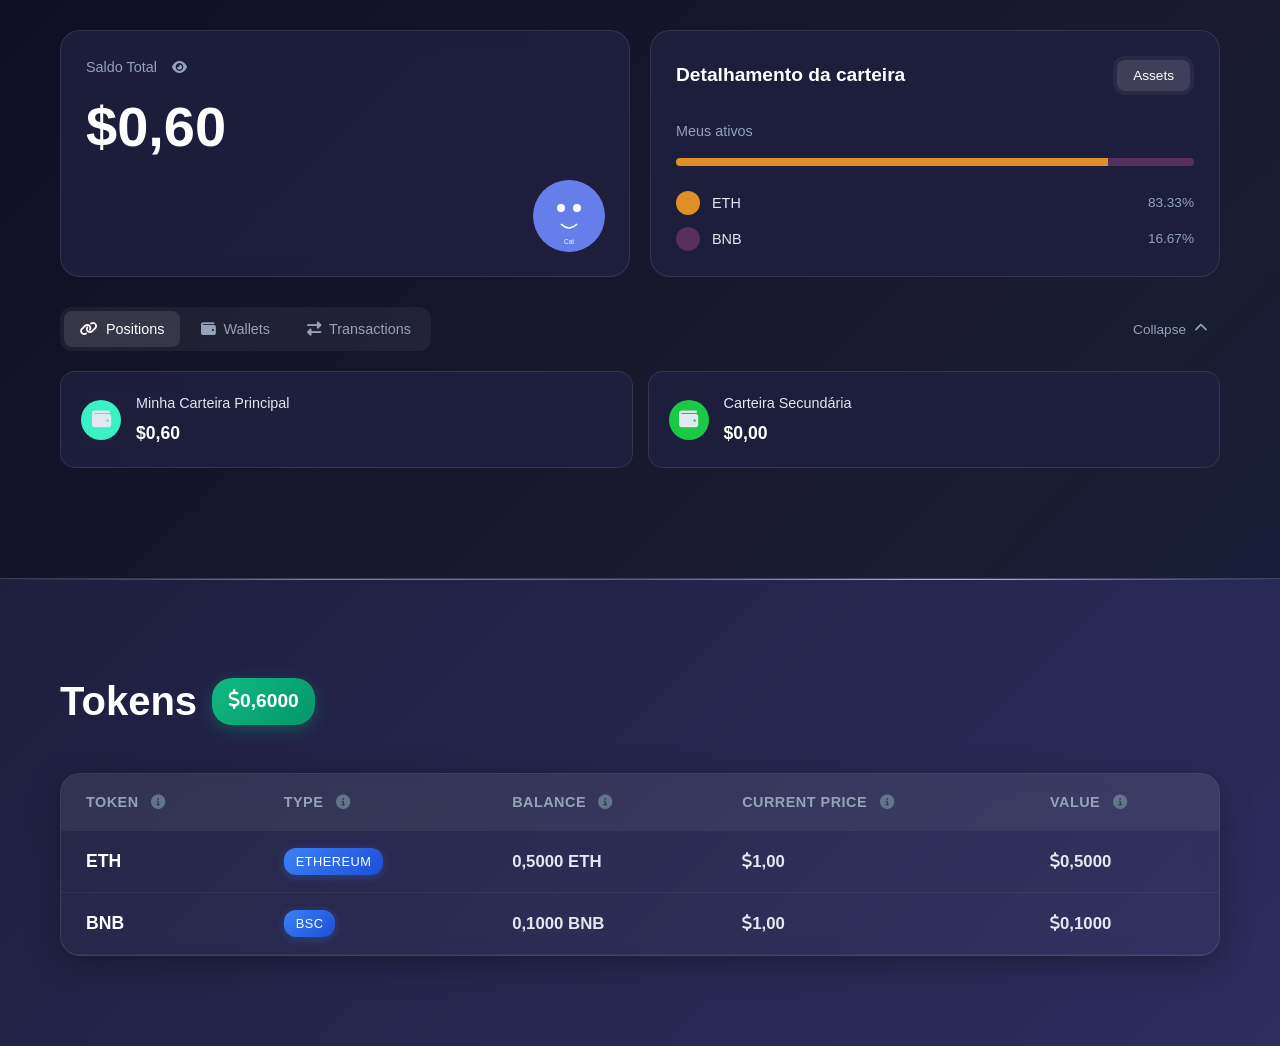
==== index.html @ 769600d8 "Move arquivos estáticos para raiz do projeto" ====
<html lang="pt-BR">
<head>
    <meta charset="UTF-8">
    <meta name="viewport" content="width=device-width, initial-scale=1.0">
    <title>Wallets</title>
    <link rel="stylesheet" href="styles.css">
    <link rel="stylesheet" href="https://cdnjs.cloudflare.com/ajax/libs/font-awesome/6.5.2/css/all.min.css" integrity="sha512-SnH5WK+bZxgPHs44uWIX+LLJAJ9/2PkPKZ5QiAj6Ta86w+fsb2TkcmfRyVX3pBnMFcV7oQPJkl9QevSCWr3W6A==" crossorigin="anonymous" referrerpolicy="no-referrer" />
</head>
<body>
    <div class="container">
        <div class="main-dashboard">
            <div class="net-worth-card">
                <div class="net-worth-header">
                    <div class="net-worth-title">
                        <span class="net-worth-label">Saldo Total</span>
                        <button class="visibility-toggle">
                            <i class="fas fa-eye"></i>
                        </button>
                    </div>
                </div>
                <div class="net-worth-amount">$188,39</div>

                <div class="astronaut-cat">
                    <img src="[data-uri]" alt="Astronaut Cat" />
                </div>
            </div>
            
            <div class="wallet-breakdown-card">
                <div class="breakdown-header">
                    <h3>Detalhamento da carteira</h3>
                    <div class="breakdown-tabs">
                        <button class="breakdown-tab active">Assets</button>
                    </div>
                </div>
                
                <div class="your-assets">
                    <span class="assets-label">Meus ativos</span>
                    <div class="assets-progress-bar">
                        <div class="progress-segment inf" style="width: 39.01%"></div>
                        <div class="progress-segment jito" style="width: 29.28%"></div>
                        <div class="progress-segment bonk" style="width: 15.39%"></div>
                        <div class="progress-segment wsol" style="width: 9.20%"></div>
                        <div class="progress-segment ssol" style="width: 4.57%"></div>
                        <div class="progress-segment others" style="width: 2.55%"></div>
                    </div>
                </div>
                
                <div class="assets-list">
                    <div class="asset-item">
                        <div class="asset-icon inf-icon"></div>
                        <div class="asset-info">
                            <span class="asset-name">INF</span>
                            <span class="asset-percentage">39.01%</span>
                        </div>
                    </div>
                    <div class="asset-item">
                        <div class="asset-icon jito-icon"></div>
                        <div class="asset-info">
                            <span class="asset-name">JitoSOL</span>
                            <span class="asset-percentage">29.28%</span>
                        </div>
                    </div>
                    <div class="asset-item">
                        <div class="asset-icon bonk-icon"></div>
                        <div class="asset-info">
                            <span class="asset-name">bonkSOL</span>
                            <span class="asset-percentage">15.39%</span>
                        </div>
                    </div>
                    <div class="asset-item">
                        <div class="asset-icon wsol-icon"></div>
                        <div class="asset-info">
                            <span class="asset-name">wSOL</span>
                            <span class="asset-percentage">9.20%</span>
                        </div>
                    </div>
                    <div class="asset-item">
                        <div class="asset-icon ssol-icon"></div>
                        <div class="asset-info">
                            <span class="asset-name">sSOL</span>
                            <span class="asset-percentage">4.57%</span>
                        </div>
                    </div>
                    <div class="asset-item">
                        <div class="asset-icon others-icon"></div>
                        <div class="asset-info">
                            <span class="asset-name">Others (5)</span>
                            <span class="asset-percentage">13.06%</span>
                        </div>
                    </div>
                </div>
            </div>
        </div>
        
        <div class="positions-section">
            <div class="positions-header">
                <div class="positions-tabs">
                    <button class="position-tab active" data-position-tab="positions">
                        <i class="fas fa-link"></i>
                        Positions
                    </button>
                    <button class="position-tab" data-position-tab="wallets">
                        <i class="fas fa-wallet"></i>
                        Wallets
                    </button>
                    <button class="position-tab" data-position-tab="transactions">
                        <i class="fas fa-exchange-alt"></i>
                        Transactions
                    </button>
                </div>
                <button class="collapse-btn">
                    Collapse <i class="fas fa-chevron-up"></i>
                </button>
            </div>
            
            <div class="position-content active" id="positions-content">
                <div class="positions-grid">
                    <div class="position-card personal">
                        <div class="position-icon">
                            <i class="fas fa-user"></i>
                        </div>
                    </div>
                </div>
            </div>
            
            <div class="position-content" id="wallets-content">
                <div class="section-header">
                    <h2>Gerenciar Carteiras</h2>
                    <button id="showAddWalletModalBtn" class="btn btn-primary">
                        <i class="fas fa-plus"></i> Adicionar Carteira
                    </button>
                </div>
                
                <div class="wallets-grid" id="walletsGrid"></div>
            </div>
            
            <div class="position-content" id="transactions-content">
                <div class="section-header">
                    <h2>Transações</h2>
                    <button class="btn btn-primary" onclick="showAddTransactionModal()">
                        <i class="fas fa-plus"></i> Adicionar Transação
                    </button>
                </div>
                
                <div class="filters">
                    <select id="walletFilter" class="filter-select">
                        <option value="">Todas as carteiras</option>
                    </select>
                    <select id="networkFilter" class="filter-select">
                        <option value="">Todas as redes</option>
                    </select>
                    <select id="tokenFilter" class="filter-select">
                        <option value="">Todos os tokens</option>
                    </select>
                </div>
                
                <div class="transactions-list" id="transactionsList"></div>
            </div>
        </div>

        <div class="original-content" style="display: none;">
            <header class="header">
                <h1><i class="fas fa-wallet"></i> Wallets</h1>
                <p>Gerencie suas carteiras de criptomoedas com múltiplas redes e tokens</p>
            </header>

            <nav class="nav-tabs">
                <button class="tab-btn active" data-tab="dashboard">
                    <i class="fas fa-chart-pie"></i> Dashboard
                </button>
                <button class="tab-btn" data-tab="wallets">
                    <i class="fas fa-wallet"></i> Wallets
                </button>
                <button class="tab-btn" data-tab="transactions">
                    <i class="fas fa-exchange-alt"></i> Transações
                </button>
            </nav>

            <div class="tab-content active" id="dashboard">
                <div class="dashboard-grid">
                    <div class="card">
                        <h3><i class="fas fa-network-wired"></i> Saldos por Rede</h3>
                        <div id="networkBalances" class="network-list"></div>
                    </div>
                    
                    <div class="card">
                        <h3><i class="fas fa-coins"></i> Saldos por Token</h3>
                        <div id="tokenBalances" class="token-list"></div>
                    </div>
                    
                    <div class="card">
                        <h3><i class="fas fa-list"></i> Carteiras</h3>
                        <div id="walletsList" class="wallets-summary"></div>
                    </div>
                </div>
            </div>
        </div>

        <template id="walletCardTemplate">
            <div class="wallet-card wallet-card-expanded">
                <div class="wallet-header">
                    <div class="wallet-name"></div>
                    <button class="btn btn-danger btn-delete-wallet" title="Remover carteira">
                        <i class="fas fa-trash"></i>
                    </button>
                </div>
                <div class="wallet-address"></div>
                <div class="wallet-total-balance"></div>
                <div class="wallet-networks">
                    <button class="add-network-btn">
                        <i class="fas fa-plus"></i> Adicionar Rede/Token
                    </button>
                </div>
            </div>
        </template>

        <div class="tab-content" id="wallets">
            <div class="section-header">
                <h2>Gerenciar Carteiras</h2>
                <button id="showAddWalletModalBtn" class="btn btn-primary">
                    <i class="fas fa-plus"></i> Adicionar Carteira
                </button>
            </div>
            
            <div class="wallets-grid" id="walletsGrid"></div>
        </div>

        <div class="tab-content" id="transactions">
            <div class="section-header">
                <h2>Transações</h2>
                <button class="btn btn-primary" onclick="showAddTransactionModal()">
                    <i class="fas fa-plus"></i> Adicionar Transação
                </button>
            </div>
            
            <div class="filters">
                <select id="walletFilter" class="filter-select">
                    <option value="">Todas as carteiras</option>
                </select>
                <select id="networkFilter" class="filter-select">
                    <option value="">Todas as redes</option>
                </select>
                <select id="tokenFilter" class="filter-select">
                    <option value="">Todos os tokens</option>
                </select>
            </div>
            
            <div class="transactions-list" id="transactionsList"></div>
        </div>
    </div>

    <div class="tokens-section">
        <div class="container">
            <div class="tokens-header">
                <div class="tokens-title">
                    <h2>Tokens <span class="tokens-count">$0</span></h2>
                </div>
                <div class="tokens-filters">
                    </div>
            </div>
            
            <div class="tokens-table-wrapper">
                <table class="tokens-table">
                    <thead>
                        <tr>
                            <th>Token <i class="fas fa-info-circle"></i></th>
                            <th>Type <i class="fas fa-info-circle"></i></th>
                            <th>Balance <i class="fas fa-info-circle"></i></th>
                            <th>Current Price <i class="fas fa-info-circle"></i></th>
                            <th>Value <i class="fas fa-info-circle"></i></th>
                            </tr>
                    </thead>
                    <tbody id="tokensTableBody">
                        </tbody>
                </table>
                <div id="tokensEmptyState" class="empty-state" style="display: none;">
                    <i class="fas fa-coins"></i>
                    <h3>Nenhum token encontrado</h3>
                    <p>Adicione carteiras e redes para ver seus tokens aqui.</p>
                </div>
            </div>
        </div>
    </div>

    <div class="modal" id="addWalletModal">
        <div class="modal-content">
            <div class="modal-header">
                <h3>Adicionar Nova Carteira</h3>
                <button class="close-btn" onclick="closeModal('addWalletModal')">
                    <i class="fas fa-times"></i>
                </button>
            </div>
            <form id="addWalletForm">
                <div class="form-group">
                    <label for="walletName">Nome da Carteira</label>
                    <input type="text" id="walletName" required>
                </div>
                <div class="form-group">
                    <label for="walletAddress">Endereço</label>
                    <input type="text" id="walletAddress" required>
                </div>
                <div class="modal-actions">
                    <button type="button" class="btn btn-secondary" onclick="closeModal('addWalletModal')">
                        Cancelar
                    </button>
                    <button type="submit" class="btn btn-primary">
                        <i class="fas fa-save"></i> Salvar
                    </button>
                </div>
            </form>
        </div>
    </div>

    <div class="modal" id="addNetworkModal">
        <div class="modal-content">
            <div class="modal-header">
                <h3>Adicionar Rede e Token à Carteira</h3>
                <button class="close-btn" onclick="closeModal('addNetworkModal')">
                    <i class="fas fa-times"></i>
                </button>
            </div>
            <form id="addNetworkForm">
                <div class="form-group">
                    <label for="networkInput">Rede</label>
                    <div class="input-with-suggestions">
                        <input type="text" id="networkInput" list="networkSuggestions" placeholder="Digite ou selecione uma rede" required>
                        <datalist id="networkSuggestions">
                            <option value="Bitcoin">
                            <option value="Ethereum">
                            <option value="Arbitrum">
                            <option value="Polygon">
                            <option value="BSC">
                            <option value="Solana">
                            <option value="Cardano">
                            <option value="Avalanche">
                            <option value="Optimism">
                            <option value="BERA">
                            <option value="BNB">
                            <option value="Base">
                            <option value="Zksync ERA">
                        </datalist>
                    </div>
                </div>
                <div class="form-group">
                    <label for="tokenInput">Token</label>
                    <input type="text" id="tokenInput" placeholder="Ex: ETH, wETH, POL, USDC" required>
                    <small class="form-hint">Digite o símbolo do token (ex: ETH, wETH, POL, USDC)</small>
                </div>
                <div class="form-group">
                    <label for="initialBalance">Saldo Inicial (opcional)</label>
                    <input type="number" id="initialBalance" step="0.00000001" min="0" value="0" placeholder="0.00000001">
                    <small class="form-hint">Aceita até 8 casas decimais (ex: 0.00000001)</small>
                </div>
                <div class="modal-actions">
                    <button type="button" class="btn btn-secondary" onclick="closeModal('addNetworkModal')">
                        Cancelar
                    </button>
                    <button type="submit" class="btn btn-primary">
                        <i class="fas fa-save"></i> Adicionar
                    </button>
                </div>
            </form>
        </div>
    </div>

    <div class="modal" id="addTransactionModal">
        <div class="modal-content">
            <div class="modal-header">
                <h3>Adicionar Nova Transação</h3>
                <button class="close-btn" onclick="closeModal('addTransactionModal')">
                    <i class="fas fa-times"></i>
                </button>
            </div>
            <form id="addTransactionForm">
                <div class="form-group">
                    <label for="transactionWallet">Carteira</label>
                    <select id="transactionWallet" required>
                        <option value="">Selecione uma carteira</option>
                    </select>
                </div>
                <div class="form-group">
                    <label for="transactionNetworkToken">Rede e Token</label>
                    <select id="transactionNetworkToken" required>
                        <option value="">Selecione uma rede e token</option>
                    </select>
                </div>
                <div class="form-group">
                    <label for="transactionType">Tipo</label>
                    <select id="transactionType" required>
                        <option value="">Selecione o tipo</option>
                        <option value="entrada">Entrada</option>
                        <option value="saida">Saída</option>
                    </select>
                </div>
                <div class="form-group">
                    <label for="transactionAmount">Valor</label>
                    <input type="number" id="transactionAmount" step="0.00000001" min="0" required placeholder="0.00000001">
                    <small class="form-hint">Aceita até 8 casas decimais</small>
                </div>
                <div class="form-group">
                    <label for="transactionDescription">Descrição</label>
                    <input type="text" id="transactionDescription" placeholder="Descrição da transação">
                </div>
                <div class="modal-actions">
                    <button type="button" class="btn btn-secondary" onclick="closeModal('addTransactionModal')">
                        Cancelar
                    </button>
                    <button type="submit" class="btn btn-primary">
                        <i class="fas fa-save"></i> Salvar
                    </button>
                </div>
            </form>
        </div>
    </div>

    <script src="script.js"></script>
</body>
</html>
---- styles.css ----
/* --- Reset Básico e Fontes --- */
* {
    margin: 0;
    padding: 0;
    box-sizing: border-box;
}

body {
    background: linear-gradient(135deg, #0f0f23 0%, #1a1a2e 50%, #16213e 100%);
    min-height: 100vh;
    color: #e2e8f0;
    font-family: 'Inter', 'Segoe UI', Tahoma, Geneva, Verdana, sans-serif;
    line-height: 1.6;
}

/* --- Container Principal --- */
.container {
    max-width: 1200px;
    margin: 0 auto;
    padding: 30px 20px;
}

/* --- Cabeçalho --- */
.header {
    text-align: center;
    margin-bottom: 40px;
    color: #ffffff;
}

.header h1 {
    font-size: 2.8rem;
    margin-bottom: 10px;
    font-weight: 700;
    background: linear-gradient(135deg, #667eea 0%, #764ba2 100%);
    -webkit-background-clip: text;
    -webkit-text-fill-color: transparent;
    background-clip: text;
}

.header p {
    font-size: 1.1rem;
    opacity: 0.9;
    color: #94a3b8;
}

/* --- Navegação por Abas --- */
.nav-tabs {
    display: flex;
    justify-content: center;
    margin-bottom: 40px;
    background: rgba(255, 255, 255, 0.05);
    border-radius: 20px;
    padding: 8px;
    box-shadow: 0 8px 32px rgba(0, 0, 0, 0.3);
    backdrop-filter: blur(10px);
    border: 1px solid rgba(255, 255, 255, 0.1);
    gap: 10px;
}

.tab-btn {
    background: none;
    border: none;
    padding: 15px 30px;
    color: #94a3b8;
    cursor: pointer;
    border-radius: 15px;
    transition: all 0.3s ease;
    font-size: 1.05rem;
    font-weight: 600;
    position: relative;
    overflow: hidden;
}

.tab-btn::before {
    content: '';
    position: absolute;
    top: 0;
    left: -100%;
    width: 100%;
    height: 100%;
    background: linear-gradient(90deg, transparent, rgba(255, 255, 255, 0.1), transparent);
    transition: left 0.5s;
}

.tab-btn:hover::before {
    left: 100%;
}

.tab-btn:hover {
    background: rgba(255, 255, 255, 0.1);
    color: #fff;
    transform: translateY(-2px);
    box-shadow: 0 5px 20px rgba(0, 0, 0, 0.2);
}

.tab-btn.active {
    background: linear-gradient(135deg, #667eea 0%, #764ba2 100%);
    color: #ffffff;
    box-shadow: 0 8px 25px rgba(102, 126, 234, 0.4);
    transform: translateY(-2px);
}

.tab-content {
    display: none;
    animation: fadeIn 0.6s ease-out;
}

.tab-content.active {
    display: block;
}

@keyframes fadeIn {
    from { opacity: 0; transform: translateY(20px); }
    to { opacity: 1; transform: translateY(0); }
}

/* --- Grid do Dashboard --- */
.dashboard-grid {
    display: grid;
    grid-template-columns: repeat(auto-fit, minmax(320px, 1fr));
    gap: 25px;
    margin-bottom: 40px;
}

/* Cards em Geral */
.card {
    background: rgba(255, 255, 255, 0.05);
    border-radius: 20px;
    padding: 30px;
    box-shadow: 0 8px 32px rgba(0, 0, 0, 0.3);
    transition: all 0.3s ease;
    border: 1px solid rgba(255, 255, 255, 0.1);
    backdrop-filter: blur(10px);
    position: relative;
    overflow: hidden;
}

.card::before {
    content: '';
    position: absolute;
    top: 0;
    left: 0;
    right: 0;
    height: 2px;
    background: linear-gradient(90deg, #667eea, #764ba2, #f093fb);
    opacity: 0;
    transition: opacity 0.3s ease;
}

.card:hover::before {
    opacity: 1;
}

.card:hover {
    transform: translateY(-8px);
    box-shadow: 0 20px 40px rgba(0, 0, 0, 0.4);
    border-color: rgba(255, 255, 255, 0.2);
}

.card h3 {
    color: #e2e8f0;
    margin-bottom: 20px;
    font-size: 1.3rem;
    font-weight: 700;
    display: flex;
    align-items: center;
    gap: 10px;
}

.card h3 i {
    color: #667eea;
}

/* Card de Saldo Total (Diferenciado) */
.balance-card {
    background: linear-gradient(135deg, #667eea 0%, #764ba2 100%);
    color: white;
    box-shadow: 0 15px 40px rgba(102, 126, 234, 0.3);
    border: 1px solid rgba(255, 255, 255, 0.2);
}

.balance-card h3 {
    color: white;
}

.balance-amount {
    font-size: 3rem;
    font-weight: bold;
    text-align: center;
    margin-top: 15px;
    letter-spacing: -0.5px;
    text-shadow: 0 2px 10px rgba(0, 0, 0, 0.3);
}

/* Listas de Redes e Tokens (dentro dos cards) */
.network-list, .token-list, .wallets-summary {
    display: flex;
    flex-direction: column;
    gap: 12px;
}

.network-item, .token-item, .wallet-summary-item {
    display: flex;
    justify-content: space-between;
    align-items: center;
    padding: 12px 15px;
    background: rgba(255, 255, 255, 0.05);
    border-radius: 12px;
    transition: all 0.3s ease;
    border: 1px solid rgba(255, 255, 255, 0.1);
}

.network-item:hover, .token-item:hover, .wallet-summary-item:hover {
    background: rgba(255, 255, 255, 0.1);
    transform: translateX(5px);
}

.network-name, .token-name, .wallet-summary-name {
    font-weight: 600;
    color: #e2e8f0;
}

.network-balance, .token-balance, .wallet-summary-balance {
    color: #10b981;
    font-weight: bold;
    font-size: 1.1rem;
}

/* --- Seção de Tokens (Nova Seção Sempre Visível) --- */
.tokens-section {
    background: linear-gradient(135deg, #1e1e3f 0%, #2d2d5f 100%);
    padding: 60px 0;
    margin-top: 60px;
    border-top: 1px solid rgba(255, 255, 255, 0.1);
    position: relative;
}

.tokens-section::before {
    content: '';
    position: absolute;
    top: 0;
    left: 0;
    right: 0;
    height: 1px;
    background: linear-gradient(90deg, transparent, #667eea, #764ba2, #f093fb, transparent);
}

.tokens-header {
    display: flex;
    justify-content: space-between;
    align-items: center;
    margin-bottom: 40px;
    flex-wrap: wrap;
    gap: 20px;
}

.tokens-title h2 {
    font-size: 2.5rem;
    font-weight: 700;
    color: #ffffff;
    display: flex;
    align-items: center;
    gap: 15px;
}

.tokens-count {
    background: linear-gradient(135deg, #10b981 0%, #059669 100%);
    color: white;
    padding: 8px 16px;
    border-radius: 20px;
    font-size: 1.2rem;
    font-weight: 600;
    box-shadow: 0 4px 15px rgba(16, 185, 129, 0.3);
}

.tokens-filters {
    display: flex;
    gap: 20px;
    align-items: center;
    flex-wrap: wrap;
}

.filter-group, .time-filter-group {
    display: flex;
    gap: 8px;
    background: rgba(255, 255, 255, 0.05);
    padding: 6px;
    border-radius: 15px;
    border: 1px solid rgba(255, 255, 255, 0.1);
}

.filter-btn, .time-filter-btn {
    padding: 10px 20px;
    border: none;
    border-radius: 10px;
    background: transparent;
    color: #94a3b8;
    cursor: pointer;
    transition: all 0.3s ease;
    font-weight: 500;
    font-size: 0.9rem;
}

.filter-btn:hover, .time-filter-btn:hover {
    background: rgba(255, 255, 255, 0.1);
    color: #e2e8f0;
    transform: translateY(-1px);
}

.filter-btn.active, .time-filter-btn.active {
    background: linear-gradient(135deg, #667eea 0%, #764ba2 100%);
    color: white;
    box-shadow: 0 4px 15px rgba(102, 126, 234, 0.4);
}

/* --- Tabela de Tokens --- */
.tokens-table-wrapper {
    background: rgba(255, 255, 255, 0.03);
    border-radius: 20px;
    overflow: hidden;
    box-shadow: 0 8px 32px rgba(0, 0, 0, 0.3);
    border: 1px solid rgba(255, 255, 255, 0.1);
    backdrop-filter: blur(10px);
}

.tokens-table {
    width: 100%;
    border-collapse: collapse;
    color: #e2e8f0;
}

.tokens-table th,
.tokens-table td {
    padding: 20px 25px;
    text-align: left;
    border-bottom: 1px solid rgba(255, 255, 255, 0.05);
}

.tokens-table th {
    background: rgba(255, 255, 255, 0.05);
    color: #94a3b8;
    font-size: 0.9rem;
    font-weight: 600;
    text-transform: uppercase;
    letter-spacing: 0.5px;
    position: sticky;
    top: 0;
    z-index: 10;
}

.tokens-table th i {
    margin-left: 8px;
    color: #64748b;
    cursor: pointer;
    transition: color 0.3s ease;
}

.tokens-table th i:hover {
    color: #667eea;
}

.tokens-table tbody tr {
    transition: all 0.3s ease;
    position: relative;
}

.tokens-table tbody tr:hover {
    background: rgba(255, 255, 255, 0.05);
    transform: scale(1.01);
}

.tokens-table tbody tr:hover::before {
    content: '';
    position: absolute;
    left: 0;
    top: 0;
    bottom: 0;
    width: 3px;
    background: linear-gradient(135deg, #667eea 0%, #764ba2 100%);
}

.token-info {
    display: flex;
    align-items: center;
    gap: 15px;
}

.token-logo {
    width: 40px;
    height: 40px;
    border-radius: 50%;
    object-fit: cover;
    box-shadow: 0 4px 15px rgba(0, 0, 0, 0.2);
    border: 2px solid rgba(255, 255, 255, 0.1);
}

.token-name {
    font-weight: 600;
    color: #ffffff;
    font-size: 1.1rem;
}

.token-type-badge {
    background: linear-gradient(135deg, #3b82f6 0%, #1d4ed8 100%);
    color: white;
    padding: 6px 12px;
    border-radius: 12px;
    font-size: 0.8rem;
    font-weight: 500;
    text-transform: uppercase;
    letter-spacing: 0.5px;
    box-shadow: 0 2px 8px rgba(59, 130, 246, 0.3);
}

.tokens-table .price,
.tokens-table .value,
.tokens-table .balance {
    font-weight: 600;
    font-size: 1.05rem;
}

.tokens-table .pnl {
    font-weight: 600;
    font-size: 1.05rem;
}

.tokens-table .pnl.positive {
    color: #10b981;
}

.tokens-table .pnl.negative {
    color: #ef4444;
}

.tokens-table .roi {
    font-weight: 600;
    font-size: 1.05rem;
}

/* --- Títulos de Seção e Botões --- */
.section-header {
    display: flex;
    justify-content: space-between;
    align-items: center;
    margin-bottom: 30px;
    color: #ffffff;
    padding-bottom: 15px;
    border-bottom: 1px solid rgba(255, 255, 255, 0.1);
}

.section-header h2 {
    font-size: 2rem;
    font-weight: 700;
    background: linear-gradient(135deg, #667eea 0%, #764ba2 100%);
    -webkit-background-clip: text;
    -webkit-text-fill-color: transparent;
    background-clip: text;
}

.btn {
    padding: 12px 28px;
    border: none;
    border-radius: 12px;
    cursor: pointer;
    font-size: 1.05rem;
    font-weight: 600;
    transition: all 0.3s ease;
    text-decoration: none;
    display: inline-flex;
    align-items: center;
    gap: 8px;
    box-shadow: 0 4px 15px rgba(0, 0, 0, 0.2);
    position: relative;
    overflow: hidden;
}

.btn::before {
    content: '';
    position: absolute;
    top: 0;
    left: -100%;
    width: 100%;
    height: 100%;
    background: linear-gradient(90deg, transparent, rgba(255, 255, 255, 0.2), transparent);
    transition: left 0.5s;
}

.btn:hover::before {
    left: 100%;
}

.btn-primary {
    background: linear-gradient(135deg, #667eea 0%, #764ba2 100%);
    color: white;
}

.btn-primary:hover {
    transform: translateY(-3px);
    box-shadow: 0 8px 25px rgba(102, 126, 234, 0.4);
}

.btn-secondary {
    background: linear-gradient(135deg, #6b7280 0%, #4b5563 100%);
    color: white;
}

.btn-secondary:hover {
    transform: translateY(-3px);
    box-shadow: 0 8px 25px rgba(107, 114, 128, 0.4);
}

.btn-danger {
    background: linear-gradient(135deg, #ef4444 0%, #dc2626 100%);
    color: white;
}

.btn-danger:hover {
    transform: translateY(-3px);
    box-shadow: 0 8px 25px rgba(239, 68, 68, 0.4);
}

/* --- Grid de Carteiras --- */
.wallets-grid {
    display: grid;
    grid-template-columns: repeat(auto-fill, minmax(320px, 1fr));
    gap: 25px;
}

.wallet-card {
    background: rgba(255, 255, 255, 0.05);
    border-radius: 20px;
    padding: 25px;
    box-shadow: 0 8px 32px rgba(0, 0, 0, 0.3);
    transition: all 0.3s ease;
    border: 1px solid rgba(255, 255, 255, 0.1);
    backdrop-filter: blur(10px);
    position: relative;
    overflow: hidden;
}

.wallet-card::before {
    content: '';
    position: absolute;
    top: 0;
    left: 0;
    right: 0;
    height: 2px;
    background: linear-gradient(90deg, #667eea, #764ba2, #f093fb);
    opacity: 0;
    transition: opacity 0.3s ease;
}

.wallet-card:hover::before {
    opacity: 1;
}

.wallet-card:hover {
    transform: translateY(-8px);
    box-shadow: 0 20px 40px rgba(0, 0, 0, 0.4);
    border-color: rgba(255, 255, 255, 0.2);
}

.wallet-header {
    display: flex;
    justify-content: space-between;
    align-items: center;
    margin-bottom: 15px;
}

.wallet-name {
    font-size: 1.4rem;
    font-weight: 700;
    color: #ffffff;
}

.wallet-address {
    color: #94a3b8;
    font-size: 0.95rem;
    margin-bottom: 15px;
    word-break: break-all;
    background: rgba(255, 255, 255, 0.05);
    padding: 10px 15px;
    border-radius: 10px;
    font-family: 'SFMono-Regular', Consolas, 'Liberation Mono', Menlo, Courier, monospace;
    border: 1px solid rgba(255, 255, 255, 0.1);
}

.wallet-total-balance {
    font-size: 1.5rem;
    font-weight: bold;
    color: #10b981;
    text-align: center;
    margin: 20px 0;
    padding: 15px;
    background: linear-gradient(135deg, rgba(16, 185, 129, 0.1) 0%, rgba(5, 150, 105, 0.1) 100%);
    border-radius: 15px;
    border: 1px solid rgba(16, 185, 129, 0.2);
    text-shadow: 0 2px 10px rgba(16, 185, 129, 0.3);
}

.wallet-networks {
    display: flex;
    flex-wrap: wrap;
    gap: 10px;
    margin-top: 20px;
    margin-bottom: 15px;
}

.network-badge-enhanced {
    background: rgba(255, 255, 255, 0.05);
    color: #e2e8f0;
    padding: 10px 15px;
    border-radius: 25px;
    font-size: 0.85rem;
    display: flex;
    align-items: center;
    gap: 8px;
    position: relative;
    border: 1px solid rgba(255, 255, 255, 0.1);
    transition: all 0.3s ease;
    backdrop-filter: blur(5px);
}

.network-badge-enhanced:hover {
    background: rgba(255, 255, 255, 0.1);
    transform: translateY(-2px);
    box-shadow: 0 5px 15px rgba(0, 0, 0, 0.2);
}

.network-badge-enhanced .network-name {
    font-weight: 600;
    color: #ffffff;
}

.network-badge-enhanced .token-display {
    background: linear-gradient(135deg, #667eea 0%, #764ba2 100%);
    color: white;
    padding: 4px 8px;
    border-radius: 15px;
    font-size: 0.75rem;
    font-weight: bold;
}

.network-badge-enhanced .balance-display {
    margin-left: auto;
    font-weight: bold;
    color: #10b981;
}

.network-badge-enhanced .remove-network {
    background: rgba(239, 68, 68, 0.2);
    border: none;
    color: #ef4444;
    border-radius: 50%;
    width: 24px;
    height: 24px;
    display: flex;
    align-items: center;
    justify-content: center;
    cursor: pointer;
    font-size: 0.8rem;
    margin-left: 10px;
    transition: all 0.3s ease;
}

.network-badge-enhanced .remove-network:hover {
    background: #ef4444;
    color: white;
    transform: scale(1.1);
}

.add-network-btn {
    background: none;
    border: 2px dashed rgba(255, 255, 255, 0.3);
    color: #94a3b8;
    padding: 10px 20px;
    border-radius: 15px;
    font-size: 0.95rem;
    cursor: pointer;
    transition: all 0.3s ease;
    display: flex;
    align-items: center;
    gap: 8px;
    font-weight: 600;
}

.add-network-btn:hover {
    background: rgba(255, 255, 255, 0.05);
    border-color: rgba(255, 255, 255, 0.5);
    color: #ffffff;
    transform: translateY(-2px);
}

/* --- Filtros de Transações --- */
.filters {
    display: grid;
    grid-template-columns: repeat(auto-fit, minmax(220px, 1fr));
    gap: 20px;
    margin-bottom: 30px;
    padding: 25px;
    background: rgba(255, 255, 255, 0.05);
    border-radius: 20px;
    box-shadow: 0 8px 32px rgba(0, 0, 0, 0.3);
    border: 1px solid rgba(255, 255, 255, 0.1);
    backdrop-filter: blur(10px);
}

.filter-select {
    width: 100%;
    padding: 15px 18px;
    border: 1px solid rgba(255, 255, 255, 0.2);
    border-radius: 12px;
    background: rgba(255, 255, 255, 0.05);
    color: #e2e8f0;
    font-size: 1rem;
    appearance: none;
    background-image: url('data:image/svg+xml;charset=US-ASCII,%3Csvg%20xmlns%3D%22http%3A%2F%2Fwww.w3.org%2F2000%2Fsvg%22%20width%3D%22292.4%22%20height%3D%22292.4%22%3E%3Cpath%20fill%3D%22%23e2e8f0%22%20d%3D%22M287%2069.4a17.6%2017.6%200%200%200-13.2-6.4H18.2c-5%200-9.3%201.8-13.2%206.4-3.9%204.6-5.8%2010.5-5.8%2017.4v5.5c0%206.9%202.1%2012.9%205.8%2017.4l129.4%20129.4c3.9%203.9%208.9%205.8%2013.8%205.8s9.9-1.9%2013.8-5.8l129.4-129.4c3.9-4.5%205.8-10.4%205.8-17.4v-5.5c.1-6.9-1.8-12.8-5.7-17.4z%22%2F%3E%3C%2Fsvg%3E');
    background-repeat: no-repeat;
    background-position: right 15px top 50%;
    background-size: 12px;
    transition: all 0.3s ease;
    backdrop-filter: blur(5px);
}

.filter-select:focus {
    outline: none;
    border-color: #667eea;
    box-shadow: 0 0 0 3px rgba(102, 126, 234, 0.2);
    background: rgba(255, 255, 255, 0.1);
}

.filter-select option {
    background-color: #1e1e3f;
    color: #e2e8f0;
}

/* --- Lista de Transações --- */
.transactions-list {
    background: rgba(255, 255, 255, 0.03);
    border-radius: 20px;
    overflow: hidden;
    box-shadow: 0 8px 32px rgba(0, 0, 0, 0.3);
    border: 1px solid rgba(255, 255, 255, 0.1);
    backdrop-filter: blur(10px);
}

.transaction-item {
    display: grid;
    grid-template-columns: auto 1fr auto auto auto;
    gap: 20px;
    padding: 25px;
    border-bottom: 1px solid rgba(255, 255, 255, 0.05);
    align-items: center;
    transition: all 0.3s ease;
    position: relative;
}

.transaction-item:hover {
    background: rgba(255, 255, 255, 0.05);
    transform: translateX(5px);
}

.transaction-item:hover::before {
    content: '';
    position: absolute;
    left: 0;
    top: 0;
    bottom: 0;
    width: 3px;
    background: linear-gradient(135deg, #667eea 0%, #764ba2 100%);
}

.transaction-item:last-child {
    border-bottom: none;
}

.transaction-type {
    width: 50px;
    height: 50px;
    border-radius: 50%;
    display: flex;
    align-items: center;
    justify-content: center;
    color: white;
    font-size: 1.4rem;
    box-shadow: 0 4px 15px rgba(0, 0, 0, 0.2);
}

.transaction-type.entrada {
    background: linear-gradient(135deg, #10b981 0%, #059669 100%);
}

.transaction-type.saida {
    background: linear-gradient(135deg, #ef4444 0%, #dc2626 100%);
}

.transaction-info {
    flex-grow: 1;
}

.transaction-info h4 {
    margin: 0;
    color: #ffffff;
    font-size: 1.1rem;
    font-weight: 600;
}

.transaction-info p {
    margin: 8px 0 0 0;
    color: #94a3b8;
    font-size: 0.9rem;
    display: flex;
    align-items: center;
    gap: 8px;
}

.transaction-network, .transaction-token {
    background: rgba(255, 255, 255, 0.1);
    color: #e2e8f0;
    padding: 4px 8px;
    border-radius: 12px;
    font-size: 0.75rem;
    font-weight: 600;
}

.transaction-amount {
    font-size: 1.4rem;
    font-weight: bold;
    white-space: nowrap;
}

.transaction-amount.entrada {
    color: #10b981;
}

.transaction-amount.saida {
    color: #ef4444;
}

.transaction-date {
    color: #94a3b8;
    font-size: 0.9rem;
    white-space: nowrap;
    text-align: right;
}

/* --- Modais --- */
.modal {
    display: none;
    position: fixed;
    top: 0;
    left: 0;
    width: 100%;
    height: 100%;
    background: rgba(0, 0, 0, 0.8);
    z-index: 1000;
    backdrop-filter: blur(10px);
}

.modal.active {
    display: flex;
    align-items: center;
    justify-content: center;
}

.modal-content {
    background: linear-gradient(135deg, #1e1e3f 0%, #2d2d5f 100%);
    border-radius: 25px;
    padding: 0;
    max-width: 550px;
    width: 90%;
    max-height: 90vh;
    overflow-y: auto;
    animation: modalSlideIn 0.4s ease-out;
    box-shadow: 0 20px 60px rgba(0, 0, 0, 0.5);
    border: 1px solid rgba(255, 255, 255, 0.1);
}

@keyframes modalSlideIn {
    from { opacity: 0; transform: scale(0.9) translateY(-50px); }
    to { opacity: 1; transform: scale(1) translateY(0); }
}

.modal-header {
    display: flex;
    justify-content: space-between;
    align-items: center;
    padding: 30px;
    border-bottom: 1px solid rgba(255, 255, 255, 0.1);
}

.modal-header h3 {
    margin: 0;
    color: #ffffff;
    font-size: 1.5rem;
    font-weight: 700;
}

.close-btn {
    background: none;
    border: none;
    font-size: 1.8rem;
    cursor: pointer;
    color: #94a3b8;
    padding: 8px;
    border-radius: 50%;
    transition: all 0.3s ease;
    width: 40px;
    height: 40px;
    display: flex;
    align-items: center;
    justify-content: center;
}

.close-btn:hover {
    background: rgba(239, 68, 68, 0.2);
    color: #ef4444;
    transform: rotate(90deg);
}

.modal form {
    padding: 30px;
}

.form-group {
    margin-bottom: 25px;
}

.form-group label {
    display: block;
    margin-bottom: 10px;
    font-weight: 600;
    color: #e2e8f0;
    font-size: 1rem;
}

.form-group input,
.form-group select {
    width: 100%;
    padding: 15px 20px;
    border: 1px solid rgba(255, 255, 255, 0.2);
    border-radius: 12px;
    font-size: 1rem;
    color: #0f0549;
    background: rgba(255, 255, 255, 0.05);
    transition: all 0.3s ease;
    backdrop-filter: blur(5px);
}

.form-group input:focus,
.form-group select:focus {
    outline: none;
    border-color: #667eea;
    box-shadow: 0 0 0 3px rgba(102, 126, 234, 0.2);
    background: rgba(255, 255, 255, 0.1);
}

.form-group input[type="number"] {
    font-family: 'SFMono-Regular', Consolas, 'Liberation Mono', Menlo, Courier, monospace;
}

.form-hint {
    color: #94a3b8;
    font-size: 0.85rem;
    margin-top: 5px;
    display: block;
}

.modal-actions {
    display: flex;
    gap: 15px;
    justify-content: flex-end;
    margin-top: 35px;
    padding-top: 25px;
    border-top: 1px solid rgba(255, 255, 255, 0.1);
}

/* --- Estados Vazios (Empty States) --- */
.empty-state {
    text-align: center;
    padding: 80px 20px;
    color: #94a3b8;
    background: rgba(255, 255, 255, 0.03);
    border-radius: 20px;
    box-shadow: 0 8px 32px rgba(0, 0, 0, 0.3);
    margin-top: 20px;
    border: 1px solid rgba(255, 255, 255, 0.1);
    backdrop-filter: blur(10px);
}

.empty-state i {
    font-size: 4rem;
    margin-bottom: 25px;
    color: #667eea;
    opacity: 0.7;
}

.empty-state h3 {
    margin-bottom: 15px;
    color: #e2e8f0;
    font-size: 1.5rem;
    font-weight: 600;
}

.empty-state p {
    font-size: 1.05rem;
    line-height: 1.6;
    opacity: 0.8;
}

/* --- Notificações --- */
.notification {
    padding: 20px 30px;
    border-radius: 15px;
    box-shadow: 0 8px 32px rgba(0, 0, 0, 0.4);
    backdrop-filter: blur(10px);
    border: 1px solid rgba(255, 255, 255, 0.1);
}

.notification.success {
    background: linear-gradient(135deg, #10b981 0%, #059669 100%);
}
.notification.error {
    background: linear-gradient(135deg, #ef4444 0%, #dc2626 100%);
}
.notification.info {
    background: linear-gradient(135deg, #3b82f6 0%, #1d4ed8 100%);
}

/* --- Media Queries (Responsividade) --- */
@media (max-width: 992px) {
    .dashboard-grid {
        grid-template-columns: repeat(auto-fit, minmax(280px, 1fr));
    }
    .wallets-grid {
        grid-template-columns: repeat(auto-fill, minmax(280px, 1fr));
    }
    
    .tokens-header {
        flex-direction: column;
        align-items: flex-start;
        gap: 25px;
    }
    
    .tokens-filters {
        width: 100%;
        justify-content: center;
    }
}

@media (max-width: 768px) {
    .container {
        padding: 20px 15px;
    }
    
    .tokens-section {
        padding: 40px 0;
    }
    
    .header h1 {
        font-size: 2.2rem;
    }
    
    .nav-tabs {
        flex-direction: column;
        gap: 8px;
        padding: 8px;
    }
    
    .tab-btn {
        margin: 0;
        padding: 12px 20px;
        font-size: 0.95rem;
    }
    
    .dashboard-grid, .wallets-grid {
        grid-template-columns: 1fr;
        gap: 20px;
    }
    
    .section-header {
        flex-direction: column;
        gap: 15px;
        align-items: flex-start;
    }
    
    .section-header h2 {
        font-size: 1.6rem;
    }

    .btn {
        width: 100%;
        justify-content: center;
        padding: 12px 20px;
    }

    .filters {
        grid-template-columns: 1fr;
        gap: 15px;
        padding: 20px;
    }

    .transaction-item {
        grid-template-columns: auto 1fr;
        gap: 15px;
        padding: 20px;
    }
    
    .transaction-amount {
        grid-column: 2;
        text-align: right;
        font-size: 1.2rem;
    }
    .transaction-date {
        grid-column: 1 / span 2;
        text-align: left;
        margin-top: -10px;
        font-size: 0.85rem;
    }

    .wallet-networks {
        justify-content: center;
    }
    
    .network-badge-enhanced {
        font-size: 0.8rem;
        padding: 8px 12px;
        gap: 6px;
    }
    
    .network-badge-enhanced .token-display {
        font-size: 0.7rem;
        padding: 3px 6px;
    }
    
    .modal-content {
        width: 95%;
        margin: 0 10px;
    }

    .modal-header {
        padding: 25px;
    }

    .modal form {
        padding: 25px;
    }
    
    .tokens-title h2 {
        font-size: 2rem;
    }
    
    .tokens-count {
        font-size: 1rem;
        padding: 6px 12px;
    }
    
    .tokens-filters {
        flex-direction: column;
        width: 100%;
        gap: 15px;
    }
    
    .filter-group, .time-filter-group {
        justify-content: center;
    }
    
    .tokens-table th,
    .tokens-table td {
        padding: 15px 12px;
        font-size: 0.9rem;
    }
    
    .token-logo {
        width: 35px;
        height: 35px;
    }
    
    .token-name {
        font-size: 1rem;
    }
}

@media (max-width: 480px) {
    .header h1 {
        font-size: 1.8rem;
    }
    .header p {
        font-size: 1rem;
    }
    .balance-amount {
        font-size: 2.5rem;
    }
    .wallet-name {
        font-size: 1.2rem;
    }
    .wallet-total-balance {
        font-size: 1.3rem;
    }
    .empty-state h3 {
        font-size: 1.3rem;
    }
    
    .tokens-title h2 {
        font-size: 1.6rem;
        flex-direction: column;
        gap: 10px;
    }
    
    .tokens-table {
        font-size: 0.8rem;
    }
    
    .tokens-table th,
    .tokens-table td {
        padding: 12px 8px;
    }
    
    .token-info {
        gap: 10px;
    }
    
    .token-logo {
        width: 30px;
        height: 30px;
    }
    
    .filter-btn, .time-filter-btn {
        padding: 8px 12px;
        font-size: 0.8rem;
    }
}



/* --- New Dashboard Layout Styles --- */

.main-dashboard {
    display: grid;
    grid-template-columns: 1fr 1fr;
    gap: 20px;
    margin-bottom: 30px;
}

/* Net Worth Card */
.net-worth-card {
    background: rgba(30, 30, 63, 0.9);
    border-radius: 20px;
    padding: 25px;
    position: relative;
    border: 1px solid rgba(255, 255, 255, 0.1);
    backdrop-filter: blur(10px);
}

.net-worth-header {
    display: flex;
    justify-content: space-between;
    align-items: center;
    margin-bottom: 20px;
}

.net-worth-title {
    display: flex;
    align-items: center;
    gap: 10px;
}

.net-worth-label {
    color: #94a3b8;
    font-size: 0.9rem;
    font-weight: 500;
}

.visibility-toggle {
    background: none;
    border: none;
    color: #94a3b8;
    cursor: pointer;
    padding: 5px;
    border-radius: 50%;
    transition: all 0.3s ease;
}

.visibility-toggle:hover {
    background: rgba(255, 255, 255, 0.1);
    color: #e2e8f0;
}

.net-worth-amount {
    font-size: 3.5rem;
    font-weight: 700;
    color: #ffffff;
    margin-bottom: 5px;
    line-height: 1;
}

.net-worth-sol {
    color: #94a3b8;
    font-size: 1rem;
    margin-bottom: 25px;
}

.holdings-section {
    margin-bottom: 25px;
}

.holding-item {
    display: flex;
    align-items: center;
    gap: 10px;
    margin-bottom: 12px;
}

.jup-icon {
    color: #10b981;
    font-size: 0.8rem;
}

.jup-staked-icon {
    color: #ef4444;
    font-size: 0.8rem;
}

.holding-label {
    color: #94a3b8;
    font-size: 0.9rem;
    flex: 1;
}

.holding-value {
    color: #e2e8f0;
    font-weight: 600;
    font-size: 0.9rem;
}

.action-buttons {
    display: flex;
    gap: 12px;
    margin-bottom: 20px;
}

.btn-swap, .btn-buy {
    flex: 1;
    padding: 12px 16px;
    border: none;
    border-radius: 12px;
    font-weight: 600;
    font-size: 0.9rem;
    cursor: pointer;
    transition: all 0.3s ease;
    display: flex;
    align-items: center;
    justify-content: center;
    gap: 8px;
}

.btn-swap {
    background: rgba(255, 255, 255, 0.1);
    color: #e2e8f0;
    border: 1px solid rgba(255, 255, 255, 0.2);
}

.btn-swap:hover {
    background: rgba(255, 255, 255, 0.15);
    transform: translateY(-1px);
}

.btn-buy {
    background: rgba(255, 255, 255, 0.05);
    color: #94a3b8;
    border: 1px solid rgba(255, 255, 255, 0.1);
}

.btn-buy:hover {
    background: rgba(255, 255, 255, 0.1);
    color: #e2e8f0;
    transform: translateY(-1px);
}

.astronaut-cat {
    position: absolute;
    bottom: 20px;
    right: 20px;
    width: 80px;
    height: 80px;
}

.astronaut-cat img {
    width: 100%;
    height: 100%;
    object-fit: contain;
}

/* Wallet Breakdown Card */
.wallet-breakdown-card {
    background: rgba(30, 30, 63, 0.9);
    border-radius: 20px;
    padding: 25px;
    border: 1px solid rgba(255, 255, 255, 0.1);
    backdrop-filter: blur(10px);
}

.breakdown-header {
    display: flex;
    justify-content: space-between;
    align-items: center;
    margin-bottom: 25px;
}

.breakdown-header h3 {
    color: #ffffff;
    font-size: 1.2rem;
    font-weight: 600;
    margin: 0;
}

.breakdown-tabs {
    display: flex;
    gap: 5px;
    background: rgba(255, 255, 255, 0.05);
    border-radius: 12px;
    padding: 4px;
}

.breakdown-tab {
    padding: 8px 16px;
    border: none;
    border-radius: 8px;
    background: none;
    color: #94a3b8;
    font-size: 0.85rem;
    font-weight: 500;
    cursor: pointer;
    transition: all 0.3s ease;
}

.breakdown-tab.active {
    background: rgba(255, 255, 255, 0.1);
    color: #ffffff;
}

.breakdown-tab:hover:not(.active) {
    background: rgba(255, 255, 255, 0.05);
    color: #e2e8f0;
}

.your-assets {
    margin-bottom: 25px;
}

.assets-label {
    color: #94a3b8;
    font-size: 0.9rem;
    font-weight: 500;
    display: block;
    margin-bottom: 15px;
}

.assets-progress-bar {
    display: flex;
    height: 8px;
    border-radius: 4px;
    overflow: hidden;
    margin-bottom: 20px;
}

.progress-segment {
    height: 100%;
}

.progress-segment.inf {
    background: #3b82f6;
}

.progress-segment.jito {
    background: #10b981;
}

.progress-segment.bonk {
    background: #f59e0b;
}

.progress-segment.wsol {
    background: #8b5cf6;
}

.progress-segment.ssol {
    background: #ef4444;
}

.progress-segment.others {
    background: #6b7280;
}

.assets-list {
    display: flex;
    flex-direction: column;
    gap: 12px;
}

.asset-item {
    display: flex;
    align-items: center;
    gap: 12px;
}

.asset-icon {
    width: 24px;
    height: 24px;
    border-radius: 50%;
    flex-shrink: 0;
}

.inf-icon {
    background: #3b82f6;
}

.jito-icon {
    background: #10b981;
}

.bonk-icon {
    background: #f59e0b;
}

.wsol-icon {
    background: #8b5cf6;
}

.ssol-icon {
    background: #ef4444;
}

.others-icon {
    background: #6b7280;
}

.asset-info {
    display: flex;
    justify-content: space-between;
    align-items: center;
    flex: 1;
}

.asset-name {
    color: #e2e8f0;
    font-size: 0.9rem;
    font-weight: 500;
}

.asset-percentage {
    color: #94a3b8;
    font-size: 0.85rem;
    font-weight: 500;
}

/* Positions Section */
.positions-section {
    margin-top: 30px;
}

.positions-header {
    display: flex;
    justify-content: space-between;
    align-items: center;
    margin-bottom: 20px;
}

.positions-tabs {
    display: flex;
    gap: 5px;
    background: rgba(255, 255, 255, 0.05);
    border-radius: 12px;
    padding: 4px;
}

.position-tab {
    padding: 10px 16px;
    border: none;
    border-radius: 8px;
    background: none;
    color: #94a3b8;
    font-size: 0.9rem;
    font-weight: 500;
    cursor: pointer;
    transition: all 0.3s ease;
    display: flex;
    align-items: center;
    gap: 8px;
}

.position-tab.active {
    background: rgba(255, 255, 255, 0.1);
    color: #ffffff;
}

.position-tab:hover:not(.active) {
    background: rgba(255, 255, 255, 0.05);
    color: #e2e8f0;
}

.collapse-btn {
    background: none;
    border: none;
    color: #94a3b8;
    font-size: 0.85rem;
    cursor: pointer;
    display: flex;
    align-items: center;
    gap: 8px;
    padding: 8px 12px;
    border-radius: 8px;
    transition: all 0.3s ease;
}

.collapse-btn:hover {
    background: rgba(255, 255, 255, 0.05);
    color: #e2e8f0;
}

.positions-grid {
    display: grid;
    grid-template-columns: repeat(auto-fit, minmax(200px, 1fr));
    gap: 15px;
    margin-bottom: 20px;
}

.position-card {
    background: rgba(30, 30, 63, 0.9);
    border-radius: 15px;
    padding: 20px;
    border: 1px solid rgba(255, 255, 255, 0.1);
    backdrop-filter: blur(10px);
    display: flex;
    align-items: center;
    gap: 15px;
    transition: all 0.3s ease;
}

.position-card:hover {
    background: rgba(30, 30, 63, 1);
    transform: translateY(-2px);
    box-shadow: 0 8px 25px rgba(0, 0, 0, 0.3);
}

.position-icon {
    width: 40px;
    height: 40px;
    border-radius: 50%;
    display: flex;
    align-items: center;
    justify-content: center;
    font-size: 1.2rem;
    flex-shrink: 0;
}

.position-card.personal .position-icon {
    background: #10b981;
    color: white;
}

.position-card.solayer .position-icon {
    background: #3b82f6;
    color: white;
}

.position-card.marginfi .position-icon {
    background: #f59e0b;
    color: white;
}

.position-card.meteora .position-icon {
    background: #ef4444;
    color: white;
}

.position-info {
    flex: 1;
}

.position-name {
    display: block;
    color: #e2e8f0;
    font-size: 0.9rem;
    font-weight: 500;
    margin-bottom: 4px;
}

.position-value {
    display: block;
    color: #ffffff;
    font-size: 1.1rem;
    font-weight: 600;
}

.personal-expanded {
    background: rgba(30, 30, 63, 0.9);
    border-radius: 15px;
    padding: 20px;
    border: 1px solid rgba(255, 255, 255, 0.1);
    backdrop-filter: blur(10px);
}

.personal-header {
    display: flex;
    align-items: center;
    gap: 15px;
}

.personal-icon {
    width: 40px;
    height: 40px;
    border-radius: 50%;
    background: #10b981;
    color: white;
    display: flex;
    align-items: center;
    justify-content: center;
    font-size: 1.2rem;
    flex-shrink: 0;
}

.personal-title {
    color: #e2e8f0;
    font-size: 1rem;
    font-weight: 500;
    flex: 1;
}

.personal-value {
    color: #ffffff;
    font-size: 1.1rem;
    font-weight: 600;
    margin-right: 15px;
}

.expand-toggle {
    background: none;
    border: none;
    color: #94a3b8;
    cursor: pointer;
    padding: 8px;
    border-radius: 50%;
    transition: all 0.3s ease;
}

.expand-toggle:hover {
    background: rgba(255, 255, 255, 0.1);
    color: #e2e8f0;
}

/* Responsive adjustments for new layout */
@media (max-width: 768px) {
    .main-dashboard {
        grid-template-columns: 1fr;
        gap: 15px;
    }
    
    .net-worth-amount {
        font-size: 2.5rem;
    }
    
    .astronaut-cat {
        width: 60px;
        height: 60px;
        bottom: 15px;
        right: 15px;
    }
    
    .positions-grid {
        grid-template-columns: 1fr;
        gap: 12px;
    }
    
    .breakdown-header {
        flex-direction: column;
        gap: 15px;
        align-items: flex-start;
    }
    
    .positions-header {
        flex-direction: column;
        gap: 15px;
        align-items: flex-start;
    }
}

@media (max-width: 480px) {
    .action-buttons {
        flex-direction: column;
        gap: 10px;
    }
    
    .net-worth-amount {
        font-size: 2rem;
    }
    
    .astronaut-cat {
        width: 50px;
        height: 50px;
    }
}


/* Position Content Styles */
.position-content {
    display: none;
    margin-top: 20px;
}

.position-content.active {
    display: block;
}

/* Section Header in Position Content */
.position-content .section-header {
    display: flex;
    justify-content: space-between;
    align-items: center;
    margin-bottom: 30px;
    color: #ffffff;
    padding-bottom: 15px;
    border-bottom: 1px solid rgba(255, 255, 255, 0.1);
}

.position-content .section-header h2 {
    font-size: 1.5rem;
    font-weight: 700;
    background: linear-gradient(135deg, #667eea 0%, #764ba2 100%);
    -webkit-background-clip: text;
    -webkit-text-fill-color: transparent;
    background-clip: text;
    margin: 0;
}

/* Wallets Grid in Position Content */
.position-content .wallets-grid {
    display: grid;
    grid-template-columns: repeat(auto-fill, minmax(320px, 1fr));
    gap: 25px;
}

/* Filters in Position Content */
.position-content .filters {
    display: grid;
    grid-template-columns: repeat(auto-fit, minmax(220px, 1fr));
    gap: 20px;
    margin-bottom: 30px;
    padding: 25px;
    background: rgba(255, 255, 255, 0.05);
    border-radius: 20px;
    box-shadow: 0 8px 32px rgba(0, 0, 0, 0.3);
    border: 1px solid rgba(255, 255, 255, 0.1);
    backdrop-filter: blur(10px);
}

/* Transactions List in Position Content */
.position-content .transactions-list {
    background: rgba(255, 255, 255, 0.03);
    border-radius: 20px;
    overflow: hidden;
    box-shadow: 0 8px 32px rgba(0, 0, 0, 0.3);
    border: 1px solid rgba(255, 255, 255, 0.1);
    backdrop-filter: blur(10px);
}

/* Empty State in Position Content */
.position-content .empty-state {
    text-align: center;
    padding: 80px 20px;
    color: #94a3b8;
    background: rgba(255, 255, 255, 0.03);
    border-radius: 20px;
    box-shadow: 0 8px 32px rgba(0, 0, 0, 0.3);
    margin-top: 20px;
    border: 1px solid rgba(255, 255, 255, 0.1);
    backdrop-filter: blur(10px);
}

.position-content .empty-state i {
    font-size: 4rem;
    margin-bottom: 25px;
    color: #667eea;
    opacity: 0.7;
}

.position-content .empty-state h3 {
    margin-bottom: 15px;
    color: #e2e8f0;
    font-size: 1.5rem;
    font-weight: 600;
}

.position-content .empty-state p {
    font-size: 1.05rem;
    line-height: 1.6;
    opacity: 0.8;
}

/* Responsive adjustments for position content */
@media (max-width: 768px) {
    .position-content .section-header {
        flex-direction: column;
        gap: 15px;
        align-items: flex-start;
    }
    
    .position-content .section-header h2 {
        font-size: 1.3rem;
    }
    
    .position-content .wallets-grid {
        grid-template-columns: 1fr;
        gap: 20px;
    }
    
    .position-content .filters {
        grid-template-columns: 1fr;
        gap: 15px;
        padding: 20px;
    }
}

@media (max-width: 480px) {
    .position-content .section-header h2 {
        font-size: 1.2rem;
    }
    
    .position-content .empty-state {
        padding: 60px 15px;
    }
    
    .position-content .empty-state h3 {
        font-size: 1.3rem;
    }
}
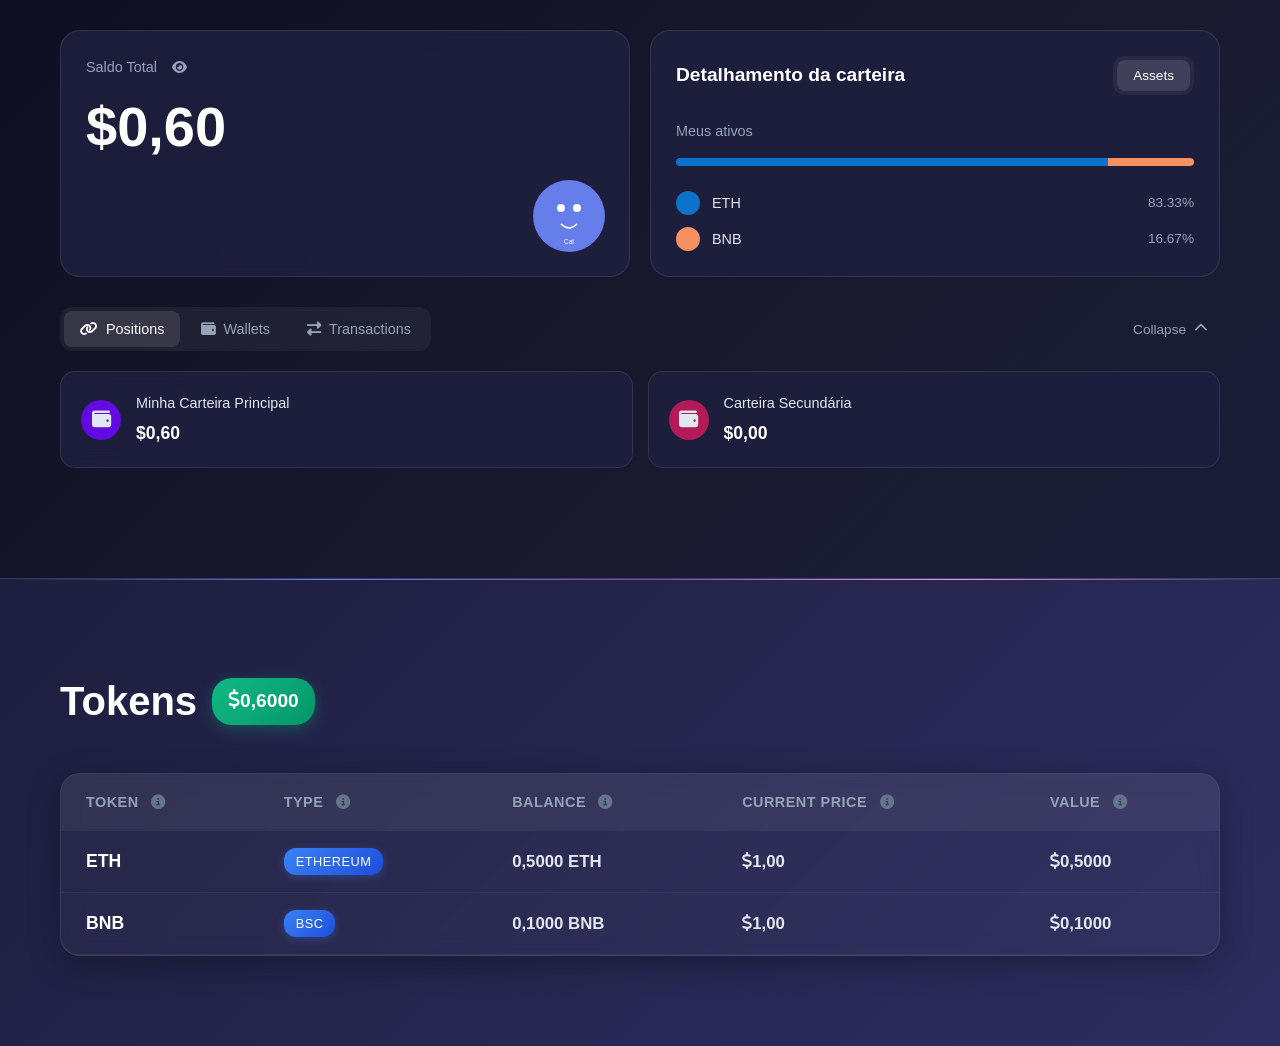
==== commit 7fef8ae9: "Implement dropdown for token selection and enhance local storage handling" ====
--- a/index.html
+++ b/index.html
@@ -343,7 +343,21 @@
                 </div>
                 <div class="form-group">
                     <label for="tokenInput">Token</label>
-                    <input type="text" id="tokenInput" placeholder="Ex: ETH, wETH, POL, USDC" required>
+                    <!-- <input type="text" id="tokenInput" placeholder="Ex: ETH, wETH, POL, USDC" required> -->
+                    <div class="dropdown">
+                        <input type="text" id="tokenInput" hidden required>
+                        <button class="btn-dropdown" type="button">
+                            <div class="btn-dropdown-text"><div>Ex: ETH, wETH, POL, USDC</div></div>
+                        </button>
+                        <div class="dropdown-menu">
+                            <input type="text" class="dropdown-search">
+                            <div class="dropdown-list">
+                                <div class="dropdown-item"></div>
+                            </div>
+                        </div>
+                    </div>
+                    
+                    </select>
                     <small class="form-hint">Digite o símbolo do token (ex: ETH, wETH, POL, USDC)</small>
                 </div>
                 <div class="form-group">
--- a/styles.css
+++ b/styles.css
@@ -369,10 +369,10 @@
     transform: scale(1.01);
 }
 
-.tokens-table tbody tr:hover::before {
+.tokens-table tbody tr:hover td::before {
     content: '';
     position: absolute;
-    left: 0;
+    left: 5px;
     top: 0;
     bottom: 0;
     width: 3px;
@@ -935,7 +935,8 @@
 }
 
 .form-group input,
-.form-group select {
+.form-group select,
+.btn-dropdown {
     width: 100%;
     padding: 15px 20px;
     border: 1px solid rgba(255, 255, 255, 0.2);
@@ -948,11 +949,15 @@
 }
 
 .form-group input:focus,
-.form-group select:focus {
+.form-group select:focus,
+.btn-dropdown:hover {
     outline: none;
     border-color: #667eea;
     box-shadow: 0 0 0 3px rgba(102, 126, 234, 0.2);
     background: rgba(255, 255, 255, 0.1);
+}
+.btn-dropdown:hover{
+    cursor: pointer;
 }
 
 .form-group input[type="number"] {
@@ -1934,4 +1939,72 @@
         font-size: 1.3rem;
     }
 }
-
+.btn-dropdown{
+    display: flex;
+}
+.btn-dropdown::after {
+    display: inline-block;
+    width: 0;
+    height: 0;
+    margin: auto 0 auto .255em;
+    content: "";
+    border-top: .3em solid;
+    border-right: .3em solid transparent;
+    border-bottom: 0;
+    border-left: .3em solid transparent;
+}
+.btn-dropdown-text{
+    width: 100%;
+    text-align: left;
+}
+.dropdown{
+    position: relative;
+}
+.dropdown-menu{
+    flex-direction: column;
+    display: none;
+    position: absolute;
+    width: 100%;
+    height: 51px;
+    top: 0;
+    border: 1px solid rgba(255, 255, 255, 0.2);
+    border-radius: 12px;
+    z-index: 1;
+    background: linear-gradient(135deg, #2d2d51 0%, #343461 100%);
+    transition: height 0.2s ease-in-out;
+}
+.dropdown-menu.show{
+    display: flex;
+}
+.dropdown-menu.full{
+    height: 250px;
+}
+input.dropdown-search{
+    border: none;
+    background: none;
+}
+input:focus.dropdown-search{
+    box-shadow: unset;
+    background: none;
+    color: #94a3b8;
+}
+.dropdown-list{
+    display: none;
+    overflow-x: scroll;
+    padding-top: 5px;
+    border-top: solid 1px rgba(255, 255, 255, 0.2);
+}
+.show.full .dropdown-list{
+    display: block;
+}
+.dropdown-item{
+    cursor: pointer;
+    color: #94a3b8;
+    padding: 0 10px;
+}
+.dropdown-item:hover{
+    background: rgba(255, 255, 255, 0.1);
+}
+.btn-dropdown-text div{
+    color: #1f1b4c;
+}
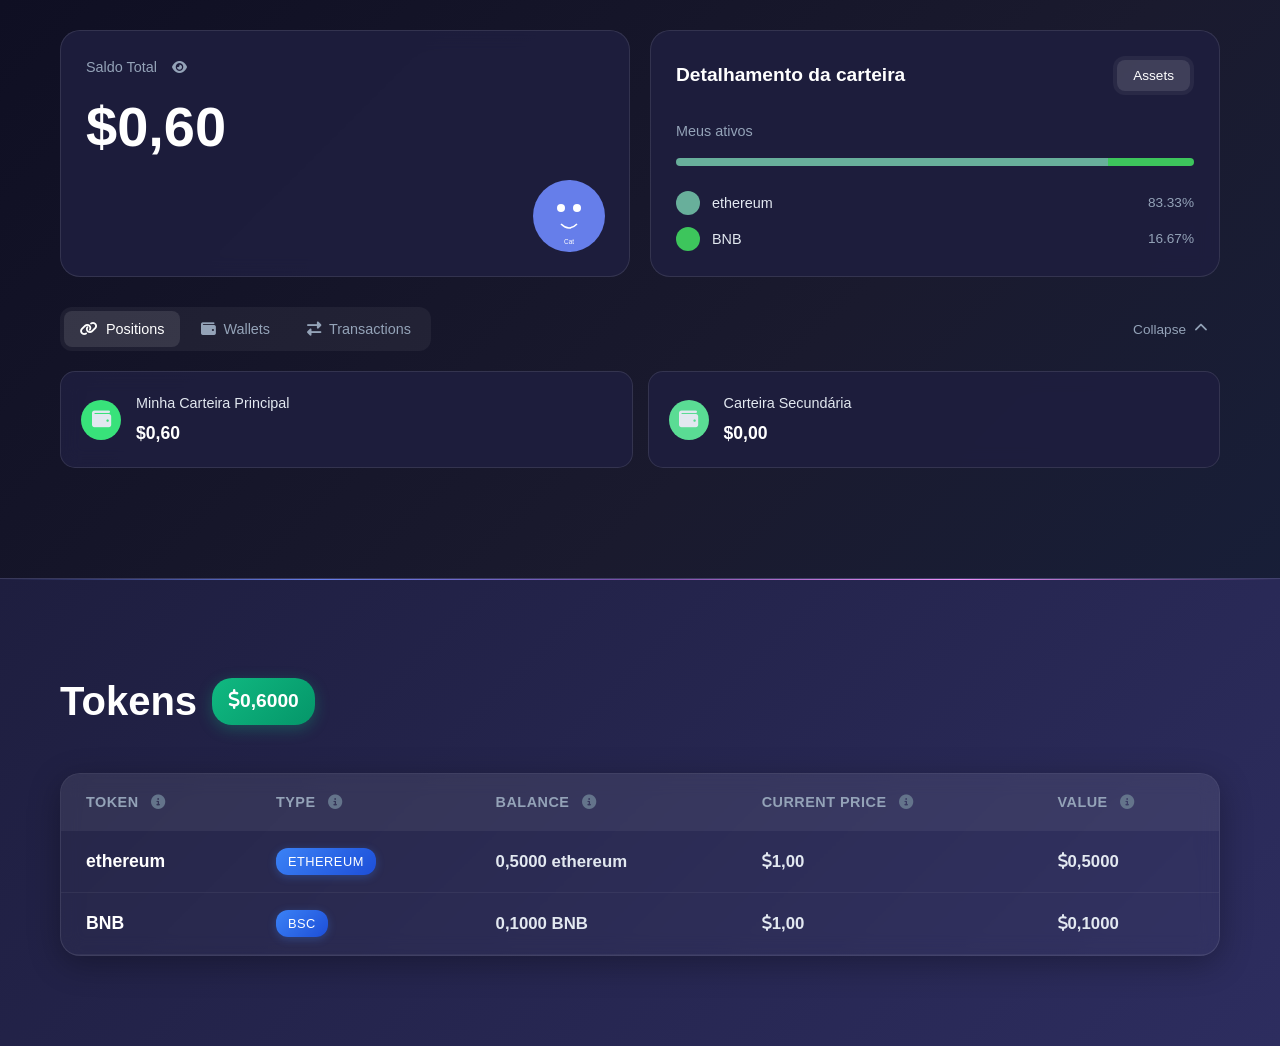
==== commit 281b1ad1: "Refactor dropdown item handling and update token naming conventions" ====
--- a/index.html
+++ b/index.html
@@ -352,7 +352,7 @@
                         <div class="dropdown-menu">
                             <input type="text" class="dropdown-search">
                             <div class="dropdown-list">
-                                <div class="dropdown-item"></div>
+                                <!-- <div class="dropdown-item"></div> -->
                             </div>
                         </div>
                     </div>
--- a/styles.css
+++ b/styles.css
@@ -1990,7 +1990,7 @@
 }
 .dropdown-list{
     display: none;
-    overflow-x: scroll;
+    overflow-y: scroll;
     padding-top: 5px;
     border-top: solid 1px rgba(255, 255, 255, 0.2);
 }
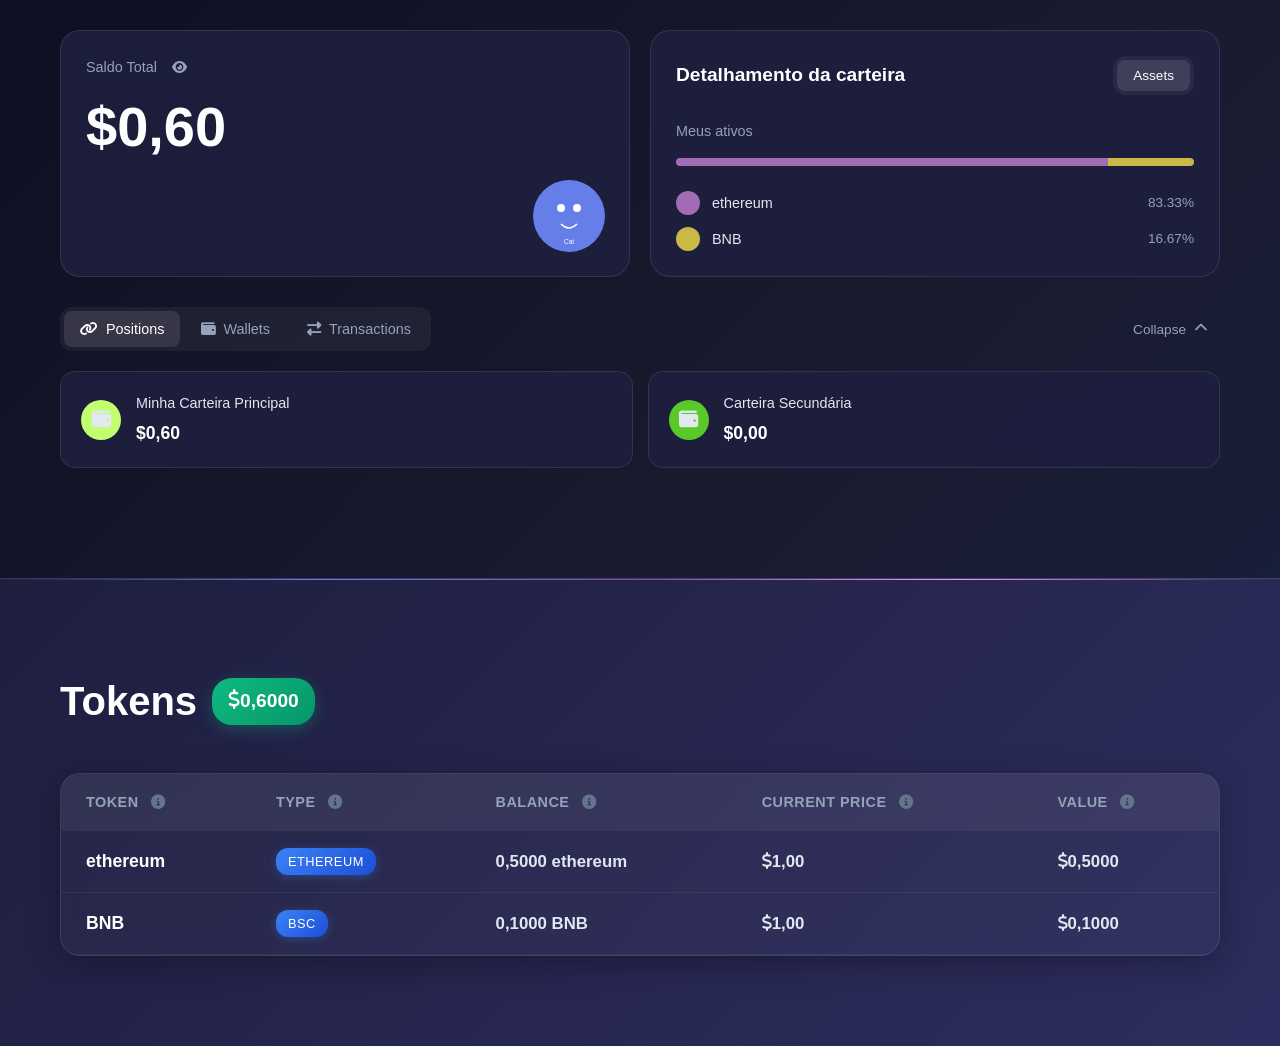
==== commit ee177087: "fix js version problem" ====
--- a/index.html
+++ b/index.html
@@ -427,6 +427,6 @@
         </div>
     </div>
 
-    <script src="script.js"></script>
+    <script src="script.js?v=1"></script>
 </body>
 </html>
